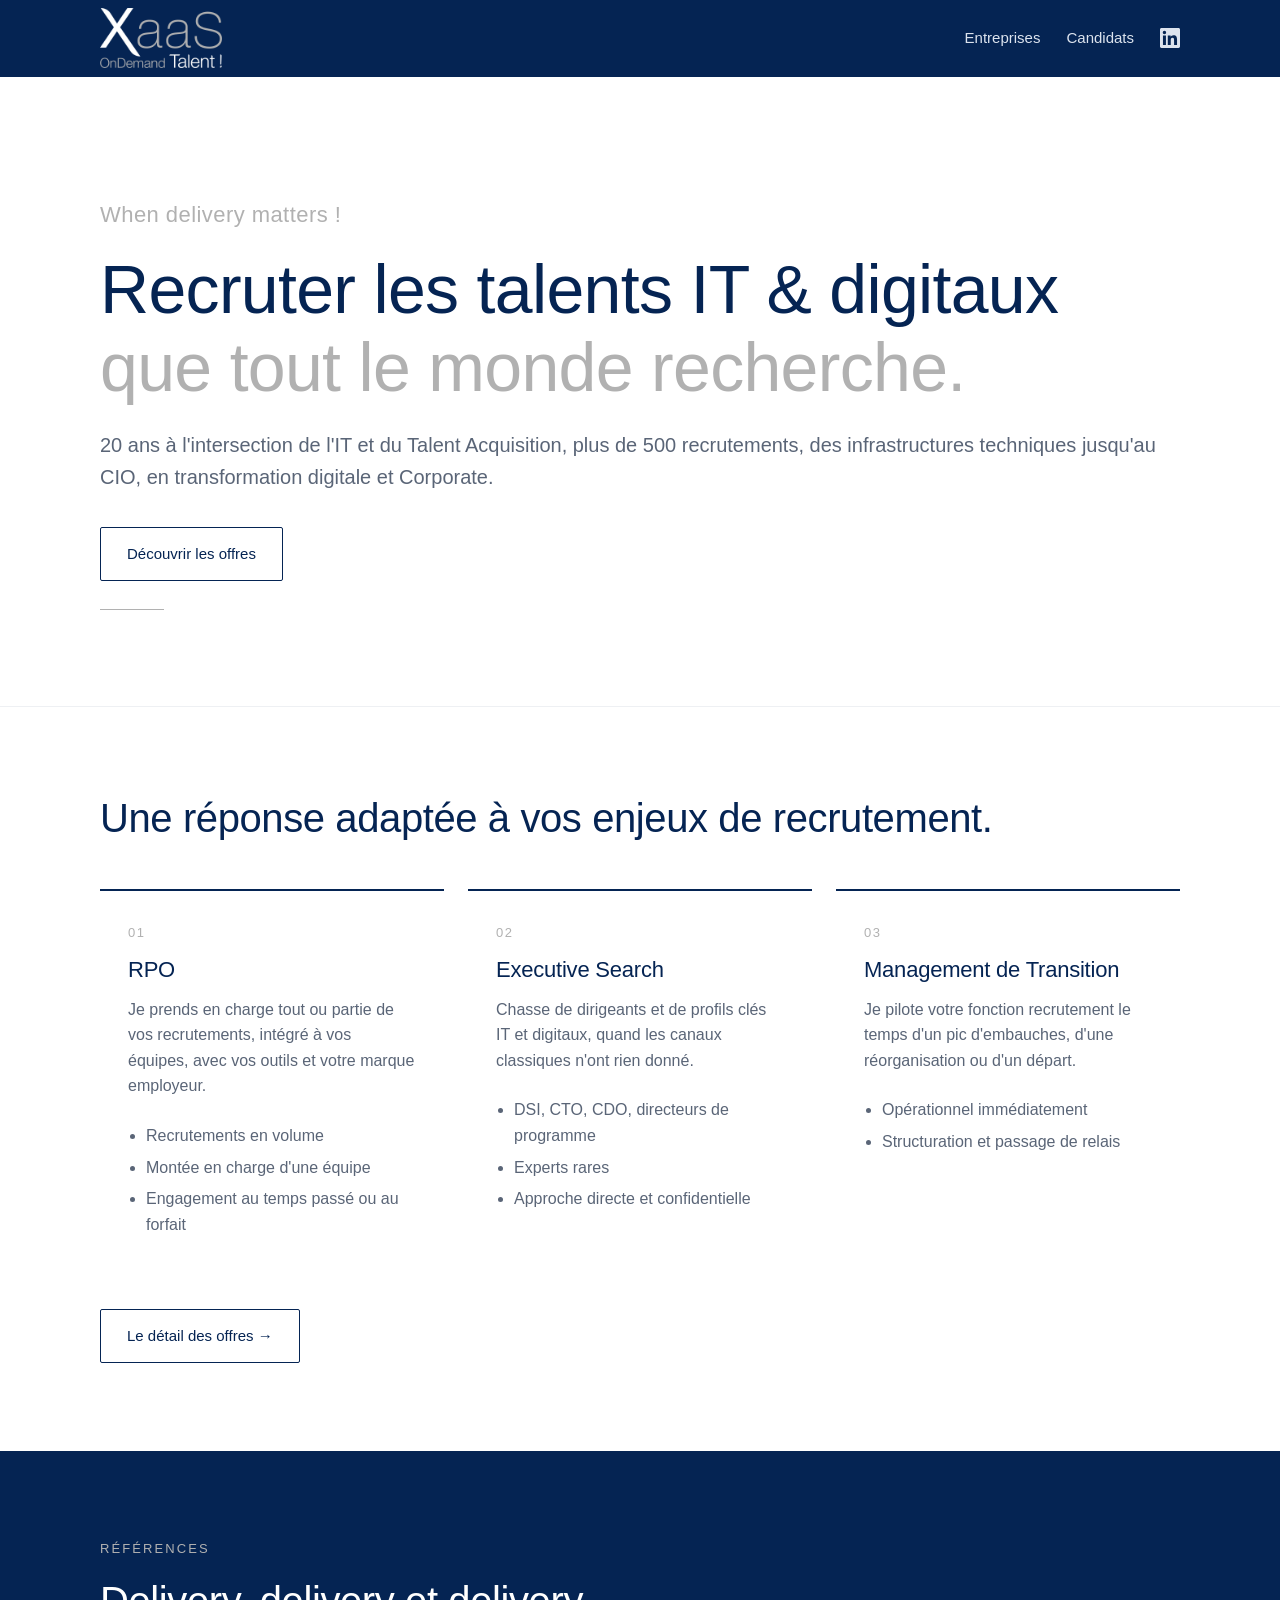
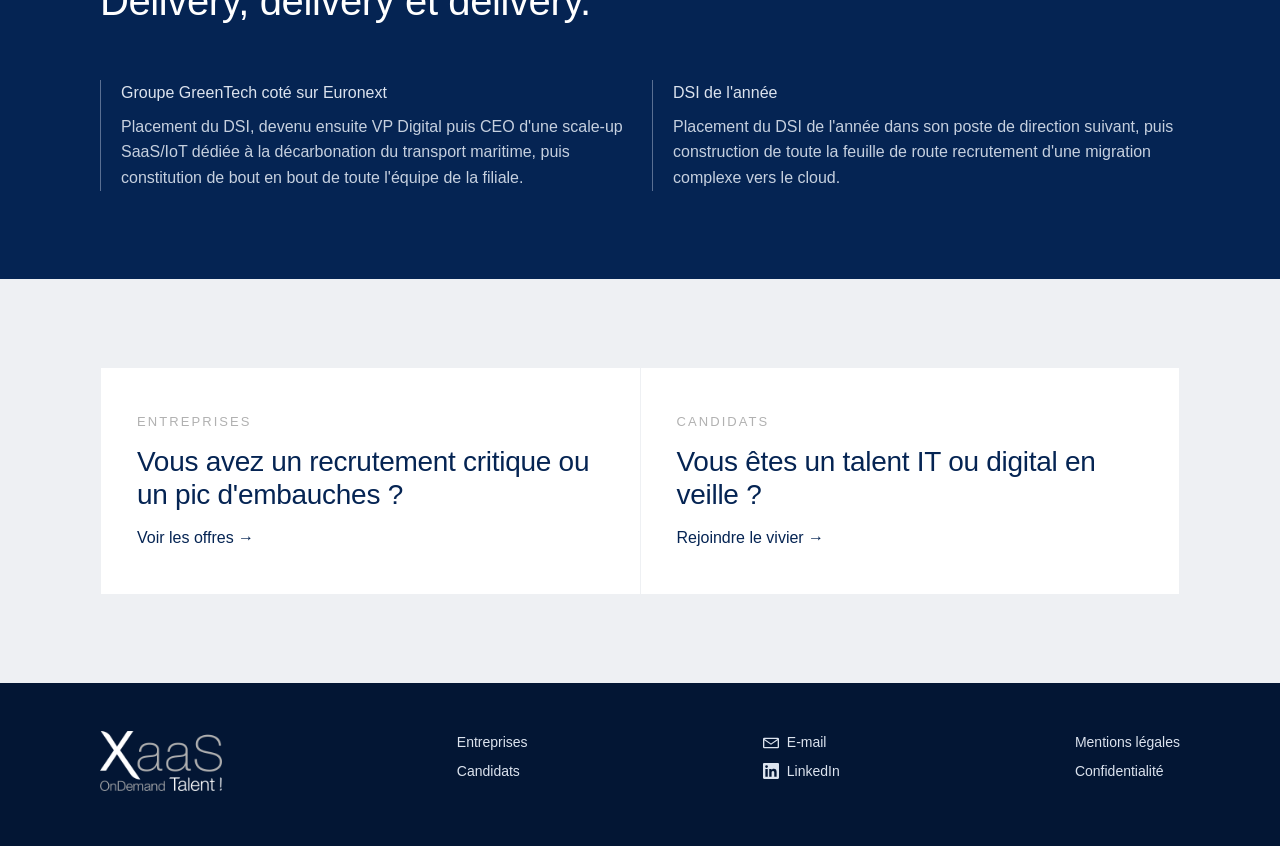
==== index.html @ fc6388c0 "Accueil : suppression du bloc Diagnostic offert Co-Authored-By: Claude Opus 5.5 <noreply@anthropic.c" ====
<!doctype html>
<html lang="fr">
<head>
<meta charset="utf-8">
<meta name="viewport" content="width=device-width,initial-scale=1">
<title>Recrutement IT &amp; digital, Executive Search, RPO, TA | XaaS</title>
<meta name="description" content="Recruter les talents IT &amp; digitaux que tout le monde recherche : RPO, Executive Search et management de transition. 20 ans d'IT, plus de 500 recrutements.">
<link rel="icon" href="favicon.svg" type="image/svg+xml">
<link rel="icon" href="favicon.ico" sizes="any">
<link rel="apple-touch-icon" href="apple-touch-icon.png">
<link rel="stylesheet" href="css/style.css?v=25">
</head>
<body>

<header class="top">
  <div class="wrap">
    <a class="logo" href="index.html" aria-label="XaaS — accueil"><img class="logo-blanc" src="img/logo-xaas.png" alt="XaaS OnDemand Talent !" width="122" height="60"><img class="logo-couleur" src="img/logo-xaas-couleur.png" alt="" width="122" height="60"></a>
    <nav class="nav" aria-label="Navigation principale">
      <a href="entreprises.html">Entreprises</a>
      <a href="candidats.html">Candidats</a>
      <a class="li" href="https://www.linkedin.com/in/christophedelaplace/" target="_blank" rel="noopener" aria-label="Profil LinkedIn de Christophe Delaplace" title="LinkedIn"><svg viewBox="0 0 24 24" width="20" height="20" aria-hidden="true"><path fill="currentColor" d="M20.45 20.45h-3.56v-5.57c0-1.33-.02-3.04-1.85-3.04-1.85 0-2.14 1.45-2.14 2.94v5.67H9.35V9h3.41v1.56h.05c.48-.9 1.64-1.85 3.37-1.85 3.6 0 4.27 2.37 4.27 5.46v6.28zM5.34 7.43a2.06 2.06 0 1 1 0-4.13 2.06 2.06 0 0 1 0 4.13zM7.12 20.45H3.56V9h3.56v11.45zM22.22 0H1.77C.79 0 0 .77 0 1.73v20.54C0 23.23.79 24 1.77 24h20.45c.98 0 1.78-.77 1.78-1.73V1.73C24 .77 23.2 0 22.22 0z"/></svg></a>
    </nav>
  </div>
</header>

<main>

  <section class="hero">
    <div class="wrap">
      <p class="eyebrow tagline">When delivery matters !</p>
      <h1>Recruter les talents IT &amp; digitaux<br><span>que tout le monde recherche.</span></h1>
      <p class="lead lead-large">20 ans à l'intersection de l'IT et du Talent Acquisition, plus de 500 recrutements, des infrastructures techniques jusqu'au CIO, en transformation digitale et Corporate.</p>
      <div class="actions">
        <a class="btn ghost" href="entreprises.html">Découvrir les offres</a>
      </div>
      <div class="rule"></div>
    </div>
  </section>

  <section class="section">
    <div class="wrap">
      <h2>Une réponse adaptée à vos enjeux de recrutement.</h2>
      <div class="grid3">
        <article class="card">
          <span class="num">01</span>
          <h3>RPO</h3>
          <p>Je prends en charge tout ou partie de vos recrutements, intégré à vos équipes, avec vos outils et votre marque employeur.</p>
          <ul><li>Recrutements en volume</li><li>Montée en charge d'une équipe</li><li>Engagement au temps passé ou au forfait</li></ul>
        </article>
        <article class="card">
          <span class="num">02</span>
          <h3>Executive Search</h3>
          <p>Chasse de dirigeants et de profils clés IT et digitaux, quand les canaux classiques n'ont rien donné.</p>
          <ul><li>DSI, CTO, CDO, directeurs de programme</li><li>Experts rares</li><li>Approche directe et confidentielle</li></ul>
        </article>
        <article class="card">
          <span class="num">03</span>
          <h3>Management de Transition</h3>
          <p>Je pilote votre fonction recrutement le temps d'un pic d'embauches, d'une réorganisation ou d'un départ.</p>
          <ul><li>Opérationnel immédiatement</li><li>Structuration et passage de relais</li></ul>
        </article>
      </div>
      <div class="actions"><a class="btn ghost" href="entreprises.html">Le détail des offres →</a></div>
    </div>
  </section>

  <section class="section dark">
    <div class="wrap">
      <p class="eyebrow">Références</p>
      <h2>Delivery, delivery et delivery.</h2>
      <div class="refs">
        <div class="ref">
          <p><strong>Groupe GreenTech coté sur Euronext</strong></p>
          <p>Placement du DSI, devenu ensuite VP Digital puis CEO d'une scale-up SaaS/IoT dédiée à la décarbonation du transport maritime, puis constitution de bout en bout de toute l'équipe de la filiale.</p>
        </div>
        <div class="ref">
          <p><strong>DSI de l'année</strong></p>
          <p>Placement du DSI de l'année dans son poste de direction suivant, puis construction de toute la feuille de route recrutement d'une migration complexe vers le cloud.</p>
        </div>
      </div>
    </div>
  </section>

  <section class="section alt">
    <div class="wrap">
      <div class="doors">
        <a class="door" href="entreprises.html">
          <span class="k">Entreprises</span>
          <h3>Vous avez un recrutement critique ou un pic d'embauches ?</h3>
          <span class="go">Voir les offres →</span>
        </a>
        <a class="door" href="candidats.html">
          <span class="k">Candidats</span>
          <h3>Vous êtes un talent IT ou digital en veille ?</h3>
          <span class="go">Rejoindre le vivier →</span>
        </a>
      </div>
    </div>
  </section>


</main>

<footer class="foot">
  <div class="wrap">
    <div><a class="logo" href="index.html"><img src="img/logo-xaas.png" alt="XaaS OnDemand Talent !" width="122" height="60"></a></div>
    <ul>
      <li><a href="entreprises.html">Entreprises</a></li>
      <li><a href="candidats.html">Candidats</a></li>
    </ul>
    <div class="foot-cta">
      <a class="li-foot" href="#" data-m="christophe" data-s="Prise de contact"><svg viewBox="0 0 24 24" width="16" height="16" aria-hidden="true"><path fill="currentColor" d="M2 4h20a2 2 0 0 1 2 2v12a2 2 0 0 1-2 2H2a2 2 0 0 1-2-2V6a2 2 0 0 1 2-2zm.4 2L12 12.6 21.6 6H2.4zM22 7.9l-9.43 6.5a1 1 0 0 1-1.14 0L2 7.9V18h20V7.9z"/></svg>E-mail</a>
      <a class="li-foot" href="https://www.linkedin.com/in/christophedelaplace/" target="_blank" rel="noopener"><svg viewBox="0 0 24 24" width="16" height="16" aria-hidden="true"><path fill="currentColor" d="M20.45 20.45h-3.56v-5.57c0-1.33-.02-3.04-1.85-3.04-1.85 0-2.14 1.45-2.14 2.94v5.67H9.35V9h3.41v1.56h.05c.48-.9 1.64-1.85 3.37-1.85 3.6 0 4.27 2.37 4.27 5.46v6.28zM5.34 7.43a2.06 2.06 0 1 1 0-4.13 2.06 2.06 0 0 1 0 4.13zM7.12 20.45H3.56V9h3.56v11.45zM22.22 0H1.77C.79 0 0 .77 0 1.73v20.54C0 23.23.79 24 1.77 24h20.45c.98 0 1.78-.77 1.78-1.73V1.73C24 .77 23.2 0 22.22 0z"/></svg>LinkedIn</a>
    </div>
    <ul>
      <li><a href="mentions-legales.html">Mentions légales</a></li>
      <li><a href="mentions-legales.html#confidentialite">Confidentialité</a></li>
    </ul>
  </div>
</footer>

<script>
(function(){var h=document.querySelector('.top');function f(){h.classList.toggle('scrolled',window.scrollY>40)}window.addEventListener('scroll',f,{passive:true});f()})();
</script>
<script src="js/mail.js"></script>
</body>
</html>
---- css/style.css ----
/* XaaS — feuille de style unique */
:root{
  --navy:#052453;
  --navy-2:#0B3474;
  --gray:#B1B1B1;
  --gray-l:#EEF0F3;
  --ink:#1B2433;
  --muted:#5A6577;
  --white:#FFFFFF;
  --font:"Helvetica Neue",Helvetica,Arial,system-ui,sans-serif;
  --max:1120px;
}
*{box-sizing:border-box}
html{scroll-behavior:smooth}
body{margin:0;font-family:var(--font);font-weight:300;color:var(--ink);background:var(--white);line-height:1.6;-webkit-font-smoothing:antialiased}
img{max-width:100%;display:block}
a{color:var(--navy)}
h1,h2,h3{font-weight:300;color:var(--navy);line-height:1.15;letter-spacing:-.01em;margin:0}
h1{font-size:clamp(38px,6vw,68px)}
h2{font-size:clamp(28px,3.6vw,40px)}
h3{font-size:22px;font-weight:400}
p{margin:0}
strong{font-weight:500}
.wrap{max-width:var(--max);margin:0 auto;padding:0 20px}
.section{padding:88px 0}
.section.alt{background:var(--gray-l)}
.section.dark{background:var(--navy);color:#DCE3EE}
.section.dark h2,.section.dark h3{color:var(--white)}
.eyebrow{font-size:13px;letter-spacing:.16em;text-transform:uppercase;color:var(--gray);font-weight:400;margin-bottom:18px}
.lead{font-size:20px;color:var(--muted);max-width:640px;margin-top:22px}
.dark .lead{color:#C6D0DF}

/* En-tête */
.top{position:sticky;top:0;z-index:10;background:var(--navy);border-bottom:1px solid transparent;transition:background .3s,border-color .3s}
.top .wrap{display:flex;align-items:center;justify-content:space-between;gap:16px;min-height:76px;flex-wrap:wrap}
.logo{text-decoration:none;display:inline-flex;flex-direction:column;line-height:1}
.logo b{font-weight:300;font-size:32px;color:var(--navy);letter-spacing:-.02em}
.logo i{font-style:normal;font-size:12px;letter-spacing:.06em;color:var(--gray);margin-top:4px}
.nav{display:flex;align-items:center;flex-wrap:wrap;gap:4px 26px;font-size:15px}
.nav a{text-decoration:none;color:var(--ink);padding:10px 0}
.nav a[aria-current="page"]{color:var(--navy);border-bottom:1px solid var(--navy)}

/* Boutons */
.btn{display:inline-block;text-decoration:none;font-size:15px;font-weight:400;padding:14px 26px;border:1px solid var(--navy);background:var(--navy);color:var(--white);border-radius:2px;transition:background .2s}
.btn:hover{background:var(--navy-2);color:var(--white)}
.btn.ghost{background:transparent;color:var(--navy)}
.btn.ghost:hover{background:var(--navy);color:var(--white)}
.dark .btn{background:var(--white);color:var(--navy);border-color:var(--white)}
.dark .btn.ghost{background:transparent;color:var(--white)}
.nav .btn{padding:10px 18px;color:var(--white)}
.actions{display:flex;flex-wrap:wrap;gap:12px;margin-top:34px}

/* Héros */
.hero{padding:120px 0 96px;border-bottom:1px solid var(--gray-l)}
.hero h1 span{color:var(--gray)}
.rule{width:64px;height:1px;background:var(--gray);margin:28px 0 0}

/* Portes */
.doors{display:grid;grid-template-columns:repeat(auto-fit,minmax(280px,1fr));gap:1px;background:var(--gray-l);border:1px solid var(--gray-l)}
.door{background:var(--white);padding:44px 36px;text-decoration:none;color:var(--ink);display:flex;flex-direction:column;gap:14px;transition:background .2s}
.door:hover{background:#F7F8FA}
.door .k{font-size:13px;letter-spacing:.16em;text-transform:uppercase;color:var(--gray)}
.door h3{font-size:28px;font-weight:300}
.door .go{margin-top:auto;color:var(--navy);font-weight:400}

/* Cartes offres */
.grid3{display:grid;grid-template-columns:repeat(auto-fit,minmax(280px,1fr));gap:24px;margin-top:48px}
.card{background:var(--white);border-top:2px solid var(--navy);padding:32px 28px;display:flex;flex-direction:column;gap:14px}
.card .num{font-size:13px;color:var(--gray);letter-spacing:.12em}
.card p{color:var(--muted)}
.card ul{margin:4px 0 0;padding-left:18px;color:var(--muted)}
.card li{margin:6px 0}

/* Offres détaillées */
.offer{display:grid;grid-template-columns:1fr 1.4fr;gap:48px;padding:64px 0;border-top:1px solid var(--gray-l)}
.offer:first-of-type{border-top:0}
.offer .tag{font-size:13px;letter-spacing:.16em;text-transform:uppercase;color:var(--gray);margin-bottom:12px}
.offer h4{font-size:14px;font-weight:500;letter-spacing:.08em;text-transform:uppercase;color:var(--navy);margin:0 0 8px}
.offer ul{margin:0 0 24px;padding-left:18px;color:var(--muted)}
.offer li{margin:6px 0}

/* Étapes */
.steps{display:grid;grid-template-columns:repeat(auto-fit,minmax(220px,1fr));gap:32px;margin-top:48px;counter-reset:s}
.step{border-left:1px solid var(--gray);padding-left:20px}
.step::before{counter-increment:s;content:"0" counter(s);display:block;font-size:13px;color:var(--gray);letter-spacing:.12em;margin-bottom:10px}
.step h3{font-size:20px;margin-bottom:8px}
.step p{color:var(--muted)}
.dark .step p{color:#C6D0DF}

/* Postes */
.jobs{margin-top:40px;border-top:1px solid var(--gray)}
.job{display:flex;flex-wrap:wrap;justify-content:space-between;align-items:center;gap:12px 24px;padding:24px 0;border-bottom:1px solid var(--gray)}
.job h3{font-size:20px}
.job p{color:var(--muted);font-size:15px;margin-top:4px}
.empty{padding:28px 0;color:var(--muted)}

/* Bandeau bleu + logo blanc en haut ; blanc + logo couleur au défilement */
.logo img{display:block;height:60px;width:auto}
.top{transition:background .3s,border-color .3s}
.top .nav a{color:#DCE3EE}
.top .nav a:hover{color:var(--white)}
.top .nav a[aria-current="page"]{color:var(--white);border-bottom-color:var(--white)}
.top .logo-couleur{display:none}
.top.scrolled{background:rgba(255,255,255,.97);border-bottom-color:var(--gray-l)}
.top.scrolled .logo-blanc{display:none}
.top.scrolled .logo-couleur{display:block}
.top.scrolled .nav a{color:var(--ink)}
.top.scrolled .nav a:hover{color:var(--navy)}
.top.scrolled .nav a[aria-current="page"]{color:var(--navy);border-bottom-color:var(--navy)}
.top .nav .btn{background:var(--white);color:var(--navy);border-color:var(--white)}
.top .nav .btn:hover{background:#DCE3EE;color:var(--navy)}
.top.scrolled .nav .btn{background:var(--navy);color:var(--white);border-color:var(--navy)}
.top.scrolled .nav .btn:hover{background:var(--navy-2);color:var(--white)}
@media (max-width:760px){
  .top .wrap{min-height:60px;flex-wrap:nowrap;gap:10px;padding:0 16px}
  .logo img{height:34px}
  .top .nav{flex-wrap:nowrap;gap:12px;font-size:13px}
  .top .nav a{white-space:nowrap}
  .top .nav .btn{padding:7px 10px;font-size:13px}
}

.eyebrow.tagline{text-transform:none;letter-spacing:.02em;font-size:22px;color:var(--gray)}

.rature{position:relative;display:inline-block;color:var(--gray)}
.rature svg{position:absolute;left:-3%;top:8%;width:106%;height:88%;overflow:visible;pointer-events:none}
.rature path{fill:none;stroke:#D0312D;stroke-width:5.5;stroke-linecap:round;vector-effect:non-scaling-stroke}

/* Méthode */
.formule{font-size:clamp(28px,4vw,44px);margin-bottom:24px}
.formule b{font-weight:300;font-size:1.5em;line-height:.8}
.formule sup{font-size:.5em}
.methode{display:grid;grid-template-columns:repeat(5,1fr);gap:8px;margin-top:48px;--c-ciblage:#B1B1B1;--c-sourcing:#5C7499;--c-recrutement:var(--navy)}
.m-phase{color:var(--white);text-align:center;font-weight:500;letter-spacing:.06em;padding:12px;font-size:15px}
.m-phase.ciblage{background:var(--c-ciblage);color:var(--navy)}
.m-phase.sourcing{background:var(--c-sourcing);grid-column:span 2}
.m-phase.recrutement{background:var(--c-recrutement);grid-column:span 2}
.m-col{display:flex;flex-direction:column}
.m-col .m-tag{display:none}
.m-col h3{font-size:19px;text-align:center;padding:16px 0 12px}
.m-col.sourcing h3{color:var(--c-sourcing)}
.m-col ul{list-style:none;margin:0;padding:18px 12px;background:var(--gray-l);text-align:center;flex:1;display:flex;flex-direction:column;gap:10px;font-size:15px;color:var(--ink)}
.m-col p{text-align:center;margin:0;padding-top:12px;font-size:15px}
.m-col p span{display:block;font-size:11px;letter-spacing:.14em;text-transform:uppercase;color:var(--gray);margin-bottom:2px}
.m-liv{color:var(--navy);font-weight:500}
.m-plan{color:var(--muted)}
@media (max-width:860px){
  .methode{grid-template-columns:1fr;gap:28px}
  .m-phase{display:none}
  .m-col .m-tag{display:inline-block;align-self:flex-start;font-size:11px;letter-spacing:.14em;text-transform:uppercase;color:var(--white);background:var(--c-recrutement);padding:3px 8px;text-align:left}
  .m-col.ciblage .m-tag{background:var(--c-ciblage);color:var(--navy)}
  .m-col.sourcing .m-tag{background:var(--c-sourcing)}
  .m-col h3,.m-col p,.m-col ul{text-align:left}
  .m-col h3{padding:8px 0}
}

.lead.lead-large{max-width:none}

.formule .x-logo{display:inline-block;height:1.5em;width:auto;vertical-align:-.35em;margin-right:.1em}

/* Pied */
.foot{background:#031634;color:#9FADC2;font-size:14px;padding:48px 0}
.foot .wrap{display:flex;flex-wrap:wrap;justify-content:space-between;gap:24px}
.foot a{color:#DCE3EE;text-decoration:none}
.foot a:hover{text-decoration:underline}
.foot .logo b{color:var(--white);font-size:26px}
.foot ul{list-style:none;margin:0;padding:0;display:flex;flex-direction:column;gap:6px}

/* Texte légal */
.legal h2{font-size:24px;margin:40px 0 12px}
.legal p,.legal li{color:var(--muted);max-width:760px}
.legal p+p{margin-top:10px}

@media (max-width:760px){
  .section{padding:64px 0}
  .hero{padding:72px 0 64px}
  .offer{grid-template-columns:1fr;gap:20px;padding:48px 0}
  .nav{gap:2px 18px;font-size:14px}
  .nav .btn{padding:8px 12px;font-size:14px}
}

/* Ajouts v2 */
.badge{display:inline-block;font-size:11px;letter-spacing:.14em;text-transform:uppercase;background:var(--navy);color:var(--white);padding:3px 8px;border-radius:2px;vertical-align:middle;margin-left:8px}
.stats{display:grid;grid-template-columns:repeat(auto-fit,minmax(200px,1fr));gap:32px;margin-top:48px}
.stat b{display:block;font-size:48px;font-weight:300;color:var(--white);line-height:1}
.stat span{display:block;margin-top:10px;color:#C6D0DF}
.refs{display:grid;grid-template-columns:repeat(auto-fit,minmax(300px,1fr));gap:24px;margin-top:56px}
.ref{border-left:1px solid #5A6F92;padding-left:20px;color:#DCE3EE}
.ref p+p{margin-top:8px;color:#C6D0DF}
.who{display:grid;grid-template-columns:repeat(auto-fit,minmax(240px,1fr));gap:24px;margin-top:40px}
.who div{border-top:1px solid var(--gray);padding-top:16px}
.who p{color:var(--muted);margin-top:6px}
.cta{display:flex;flex-wrap:wrap;align-items:center;justify-content:space-between;gap:24px}
.top .logo{flex-shrink:0}
@media (max-width:350px){
  .top .wrap{padding:0 10px;gap:6px}
  .logo img{height:28px}
  .top .nav{gap:8px;font-size:12px}
  .top .nav .btn{padding:6px 8px;font-size:12px}
}
/* LinkedIn */
.top .nav a.li{display:inline-flex;align-items:center;padding:6px 0;border:0}
.top .nav a.li svg{display:block}
.li-foot{display:inline-flex;align-items:center;gap:8px}
.li-foot svg{display:block}
@media (max-width:760px){.top .nav a.li svg{width:18px;height:18px}}
@media (max-width:380px){
  .top .wrap{padding:0 12px;gap:6px}
  .logo img{height:30px}
  .top .nav{gap:9px}
  .top .nav .btn{padding:6px 8px}
}
@media (max-width:340px){
  .logo img{height:24px}
  .top .nav{gap:7px;font-size:11.5px}
  .top .nav .btn{padding:5px 6px;font-size:11.5px}
  .top .nav a.li svg{width:16px;height:16px}
}
/* Pied : bouton contact + LinkedIn */
.foot-cta{display:flex;flex-direction:column;align-items:flex-start;gap:6px}
.foot .foot-cta .btn{background:var(--white);color:var(--navy);border-color:var(--white);text-decoration:none}
.foot .foot-cta .btn:hover{background:#DCE3EE;text-decoration:none}
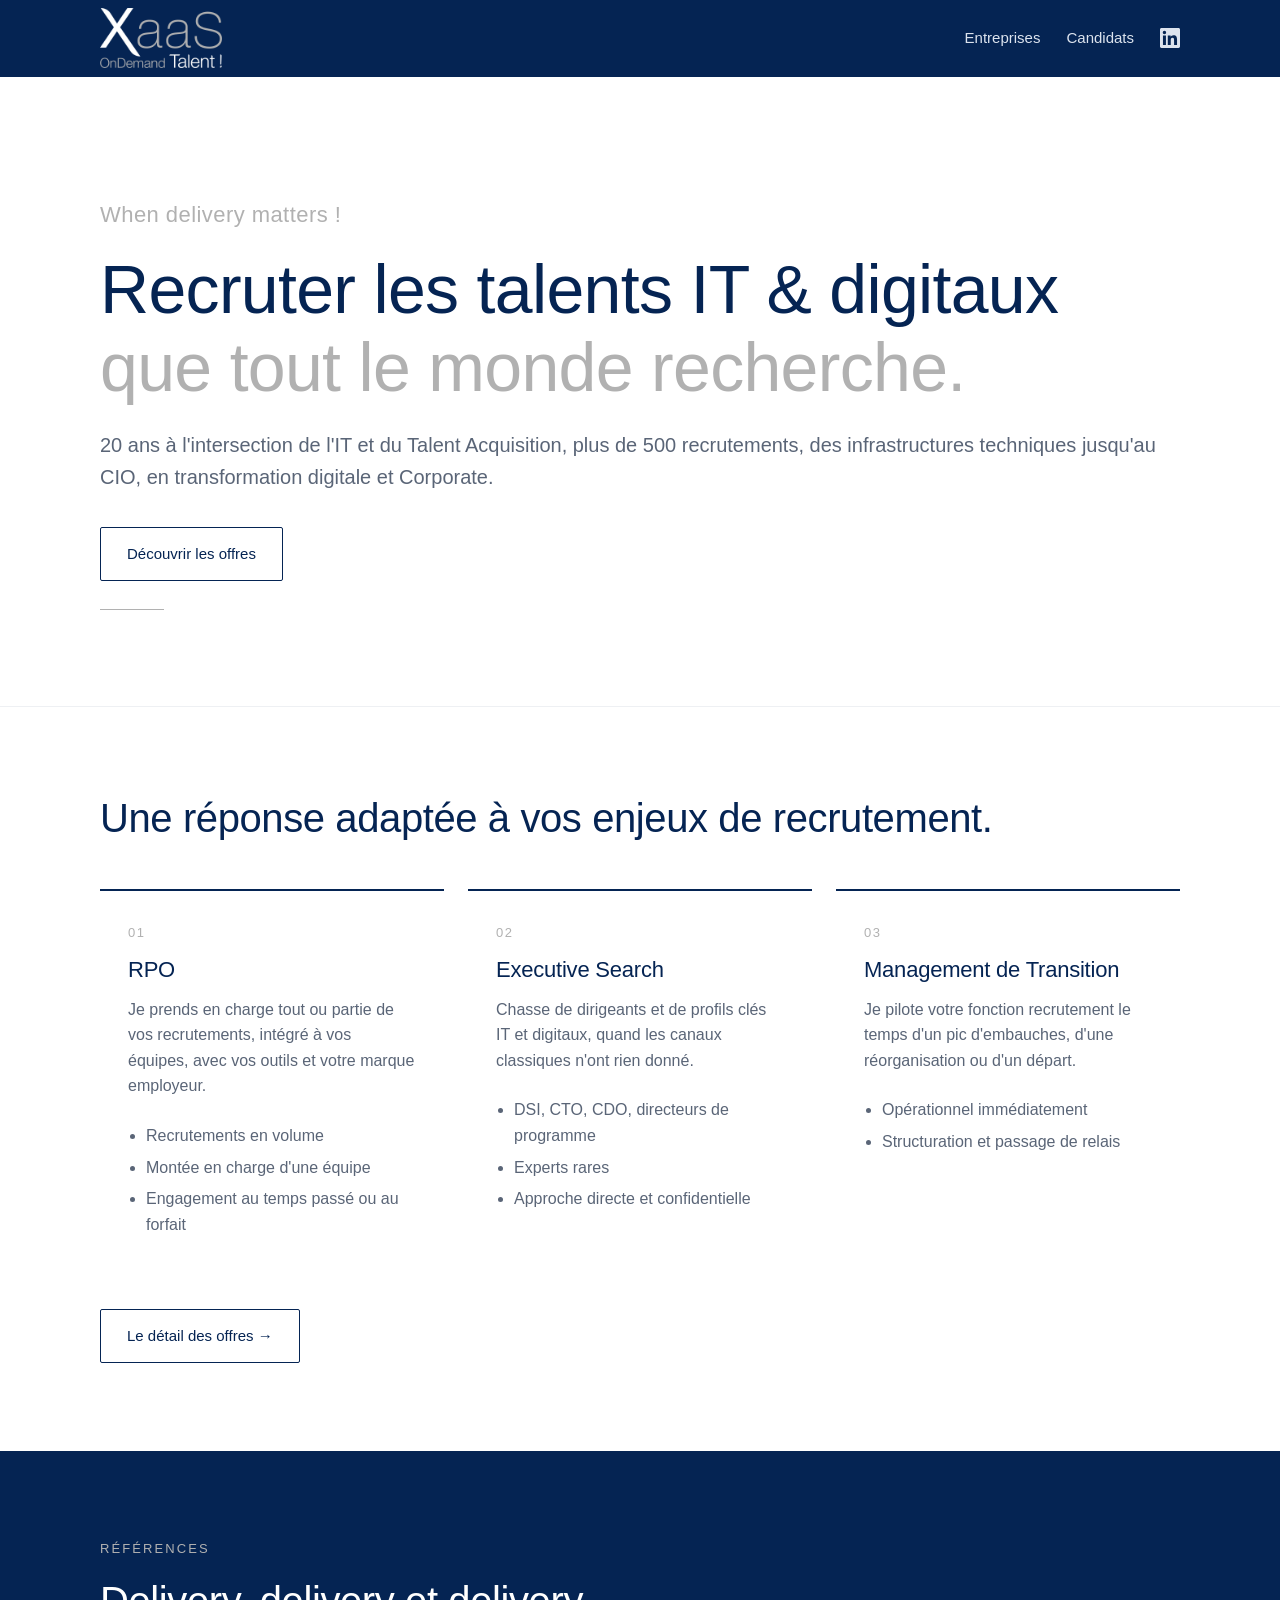
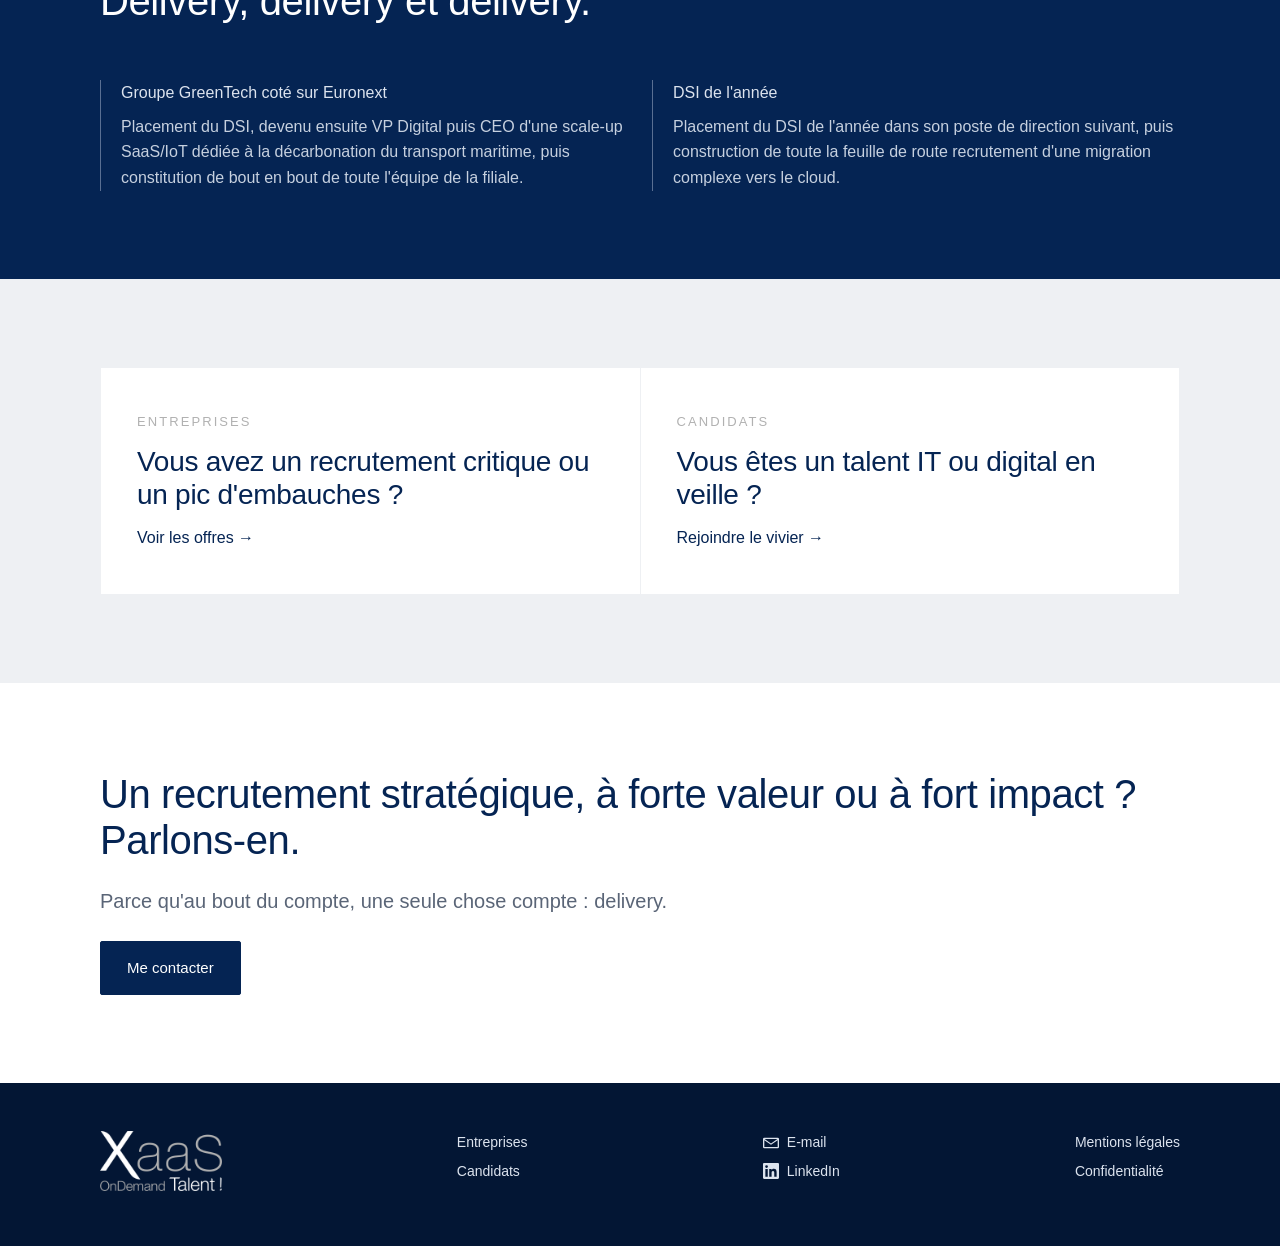
==== commit 017a574f: "Accueil : nouveau bloc final « recrutement stratégique… Parlons-en » (repris du profil LinkedIn) Co-" ====
--- a/index.html
+++ b/index.html
@@ -99,6 +99,16 @@
   </section>
 
 
+  <section class="section">
+    <div class="wrap cta">
+      <div>
+        <h2>Un recrutement stratégique, à forte valeur ou à fort impact&nbsp;? Parlons-en.</h2>
+        <p class="lead">Parce qu'au bout du compte, une seule chose compte&nbsp;: delivery.</p>
+      </div>
+      <a class="btn" href="#" data-m="christophe" data-s="Prise de contact">Me contacter</a>
+    </div>
+  </section>
+
 </main>
 
 <footer class="foot">
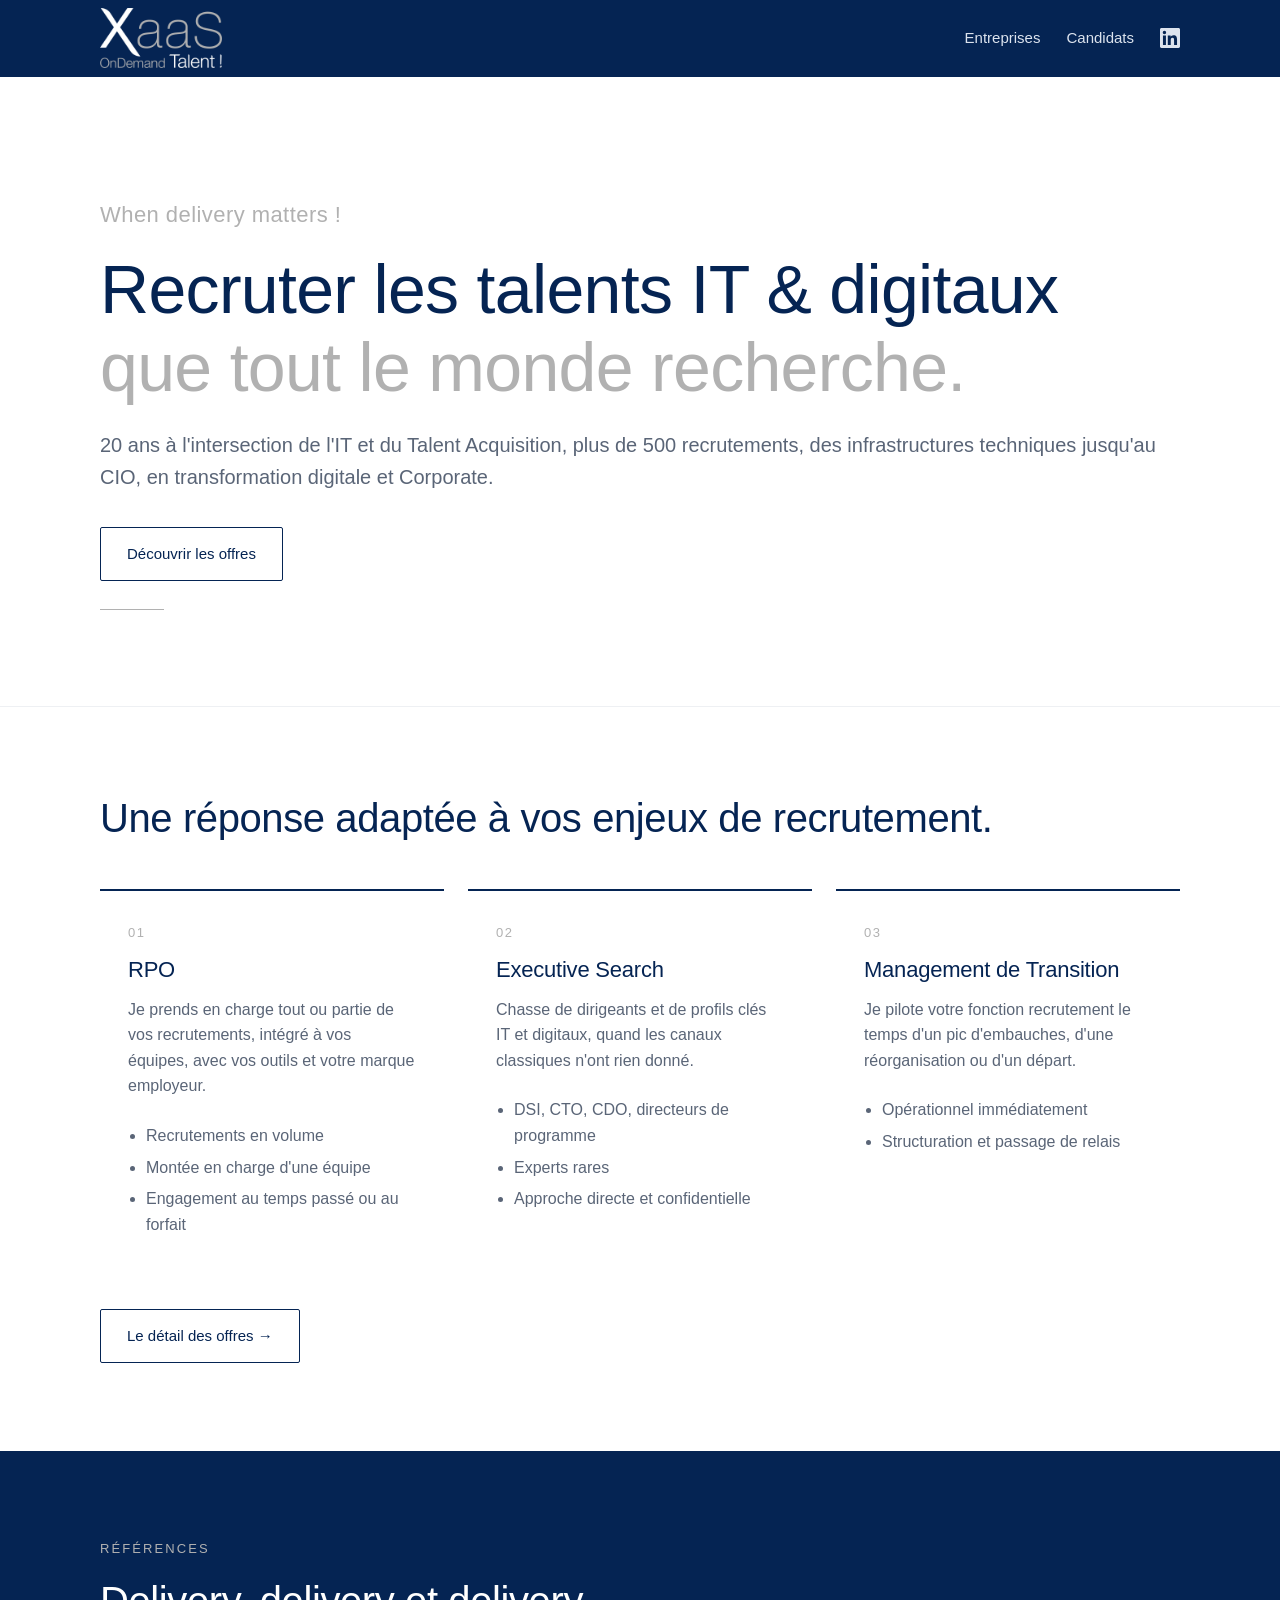
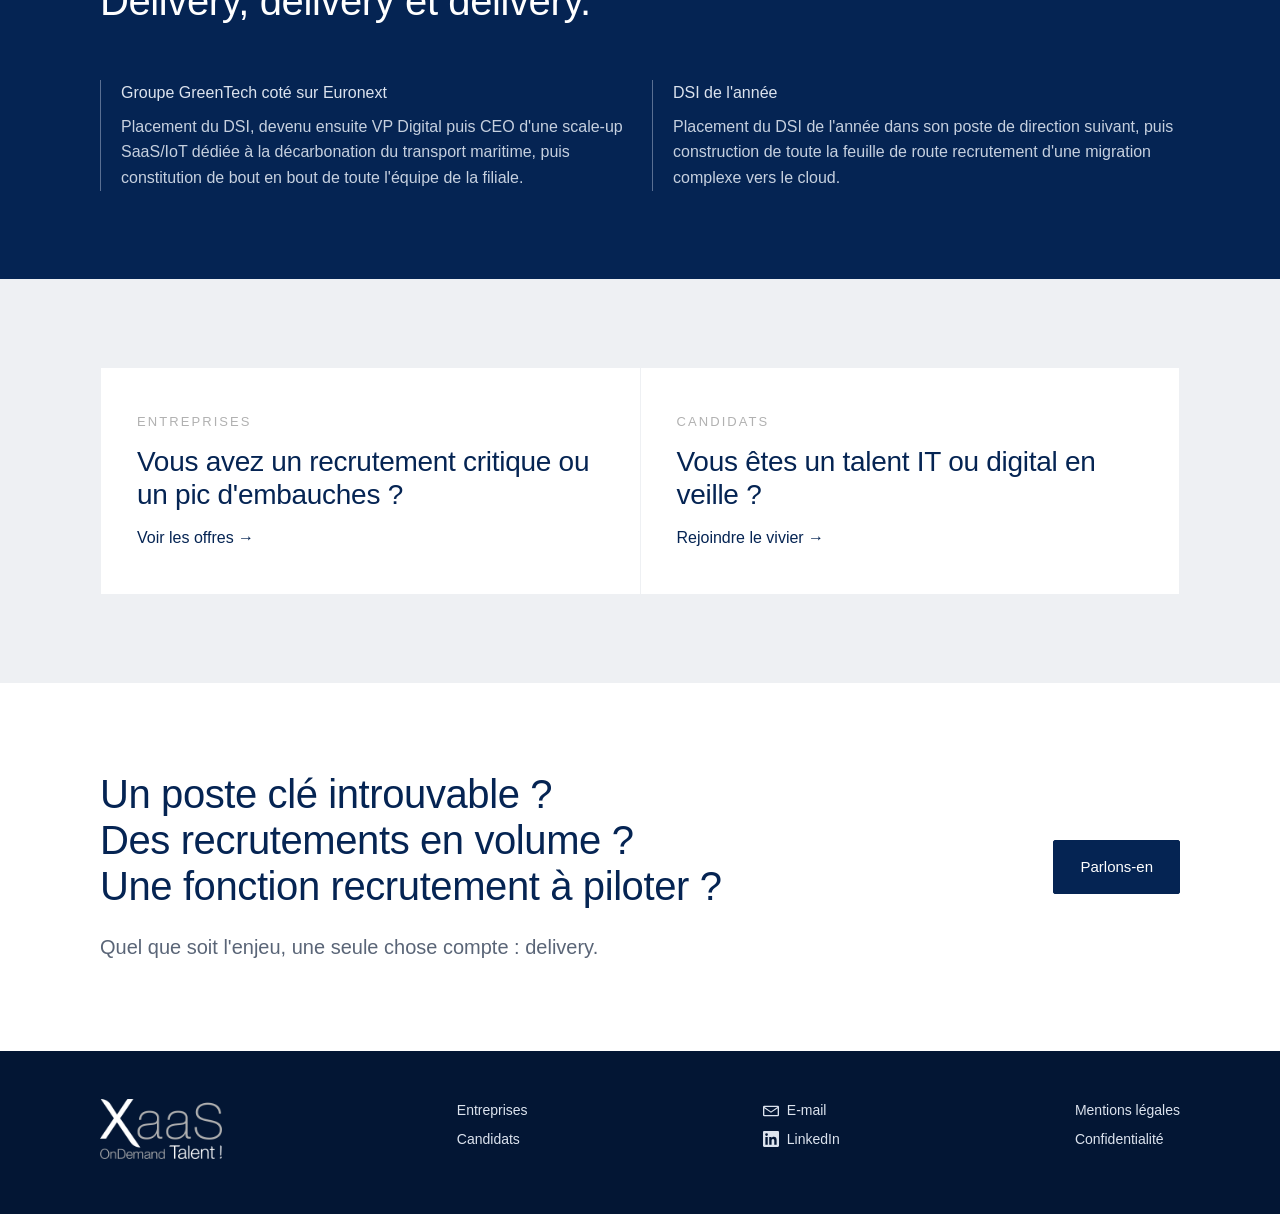
==== commit c9e43711: "Accueil : bloc final en 3 questions (une par offre) + Parlons-en Co-Authored-By: Claude Opus 5.5 <no" ====
--- a/index.html
+++ b/index.html
@@ -102,10 +102,10 @@
   <section class="section">
     <div class="wrap cta">
       <div>
-        <h2>Un recrutement stratégique, à forte valeur ou à fort impact&nbsp;? Parlons-en.</h2>
-        <p class="lead">Parce qu'au bout du compte, une seule chose compte&nbsp;: delivery.</p>
+        <h2>Un poste clé introuvable&nbsp;?<br>Des recrutements en volume&nbsp;?<br>Une fonction recrutement à piloter&nbsp;?</h2>
+        <p class="lead">Quel que soit l'enjeu, une seule chose compte&nbsp;: delivery.</p>
       </div>
-      <a class="btn" href="#" data-m="christophe" data-s="Prise de contact">Me contacter</a>
+      <a class="btn" href="#" data-m="christophe" data-s="Prise de contact">Parlons-en</a>
     </div>
   </section>
 
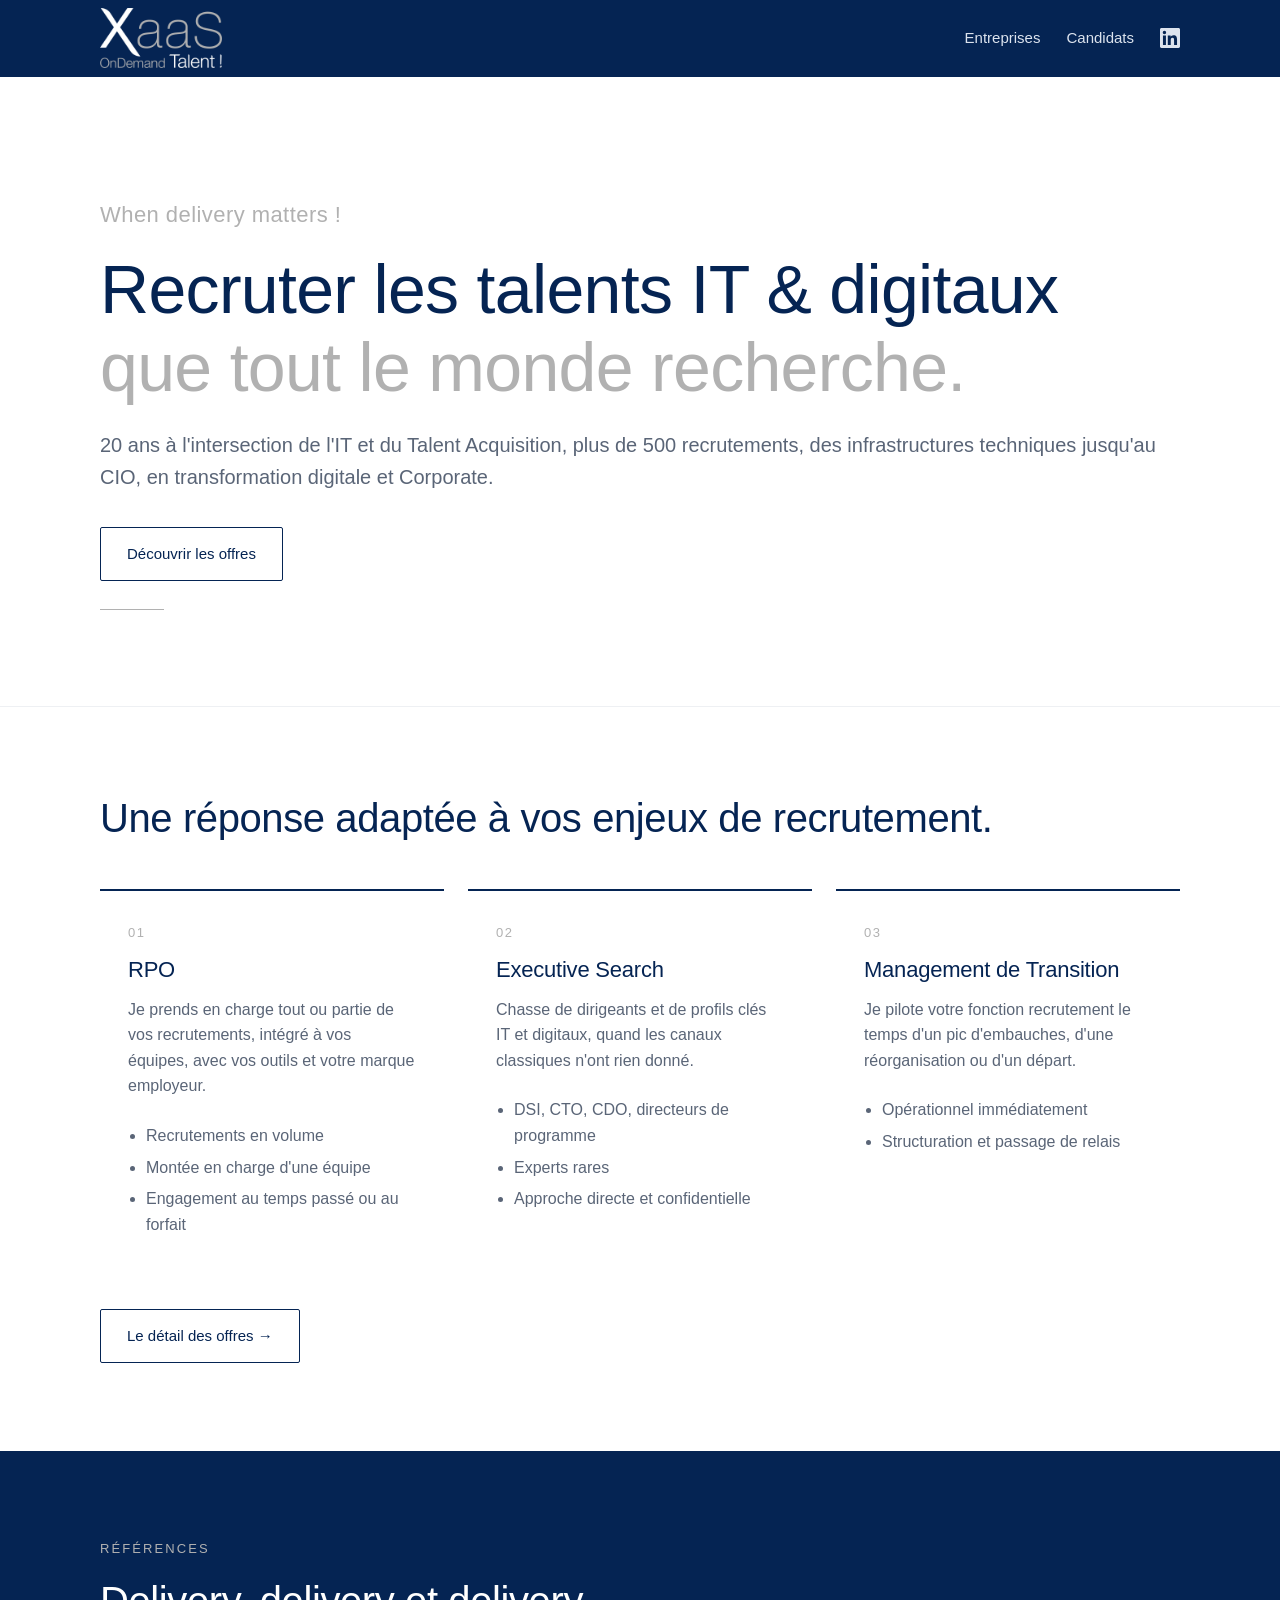
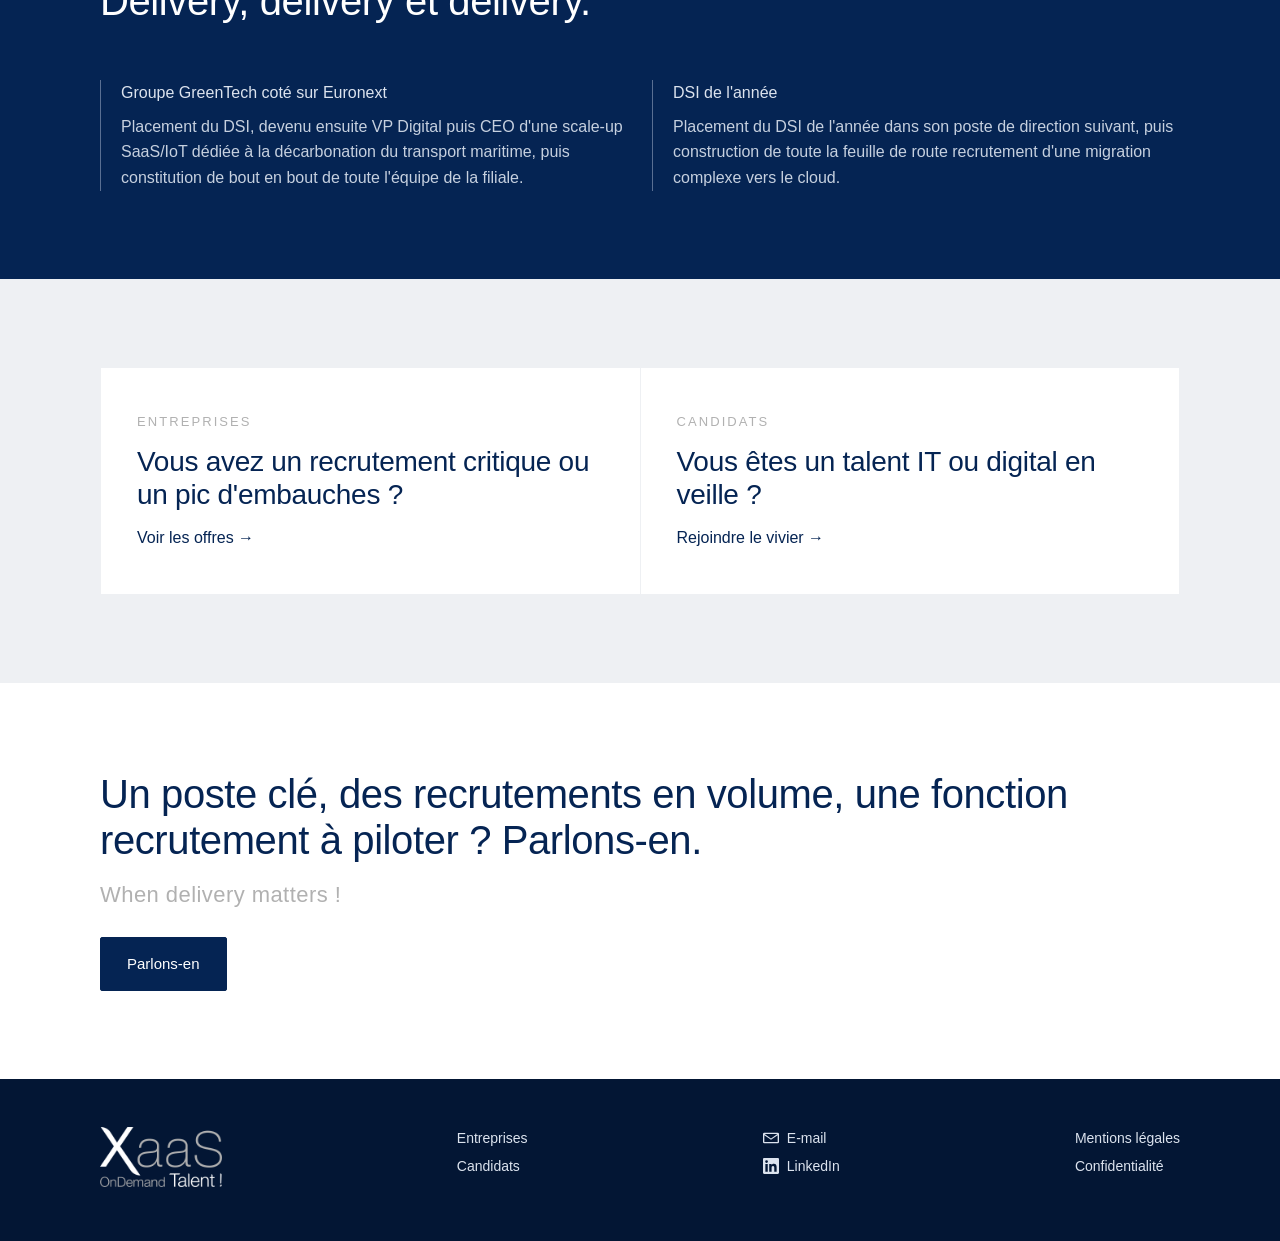
==== commit 1327b810: "Accueil : bloc final en une phrase + When delivery matters ! (style de l'accroche) Co-Authored-By: C" ====
--- a/index.html
+++ b/index.html
@@ -8,7 +8,7 @@
 <link rel="icon" href="favicon.svg" type="image/svg+xml">
 <link rel="icon" href="favicon.ico" sizes="any">
 <link rel="apple-touch-icon" href="apple-touch-icon.png">
-<link rel="stylesheet" href="css/style.css?v=25">
+<link rel="stylesheet" href="css/style.css?v=26">
 </head>
 <body>
 
@@ -102,8 +102,8 @@
   <section class="section">
     <div class="wrap cta">
       <div>
-        <h2>Un poste clé introuvable&nbsp;?<br>Des recrutements en volume&nbsp;?<br>Une fonction recrutement à piloter&nbsp;?</h2>
-        <p class="lead">Quel que soit l'enjeu, une seule chose compte&nbsp;: delivery.</p>
+        <h2>Un poste clé, des recrutements en volume, une fonction recrutement à piloter&nbsp;? Parlons-en.</h2>
+        <p class="eyebrow tagline">When delivery matters !</p>
       </div>
       <a class="btn" href="#" data-m="christophe" data-s="Prise de contact">Parlons-en</a>
     </div>
--- a/css/style.css
+++ b/css/style.css
@@ -190,6 +190,7 @@
 .who div{border-top:1px solid var(--gray);padding-top:16px}
 .who p{color:var(--muted);margin-top:6px}
 .cta{display:flex;flex-wrap:wrap;align-items:center;justify-content:space-between;gap:24px}
+.cta .tagline{margin:14px 0 0}
 .top .logo{flex-shrink:0}
 @media (max-width:350px){
   .top .wrap{padding:0 10px;gap:6px}
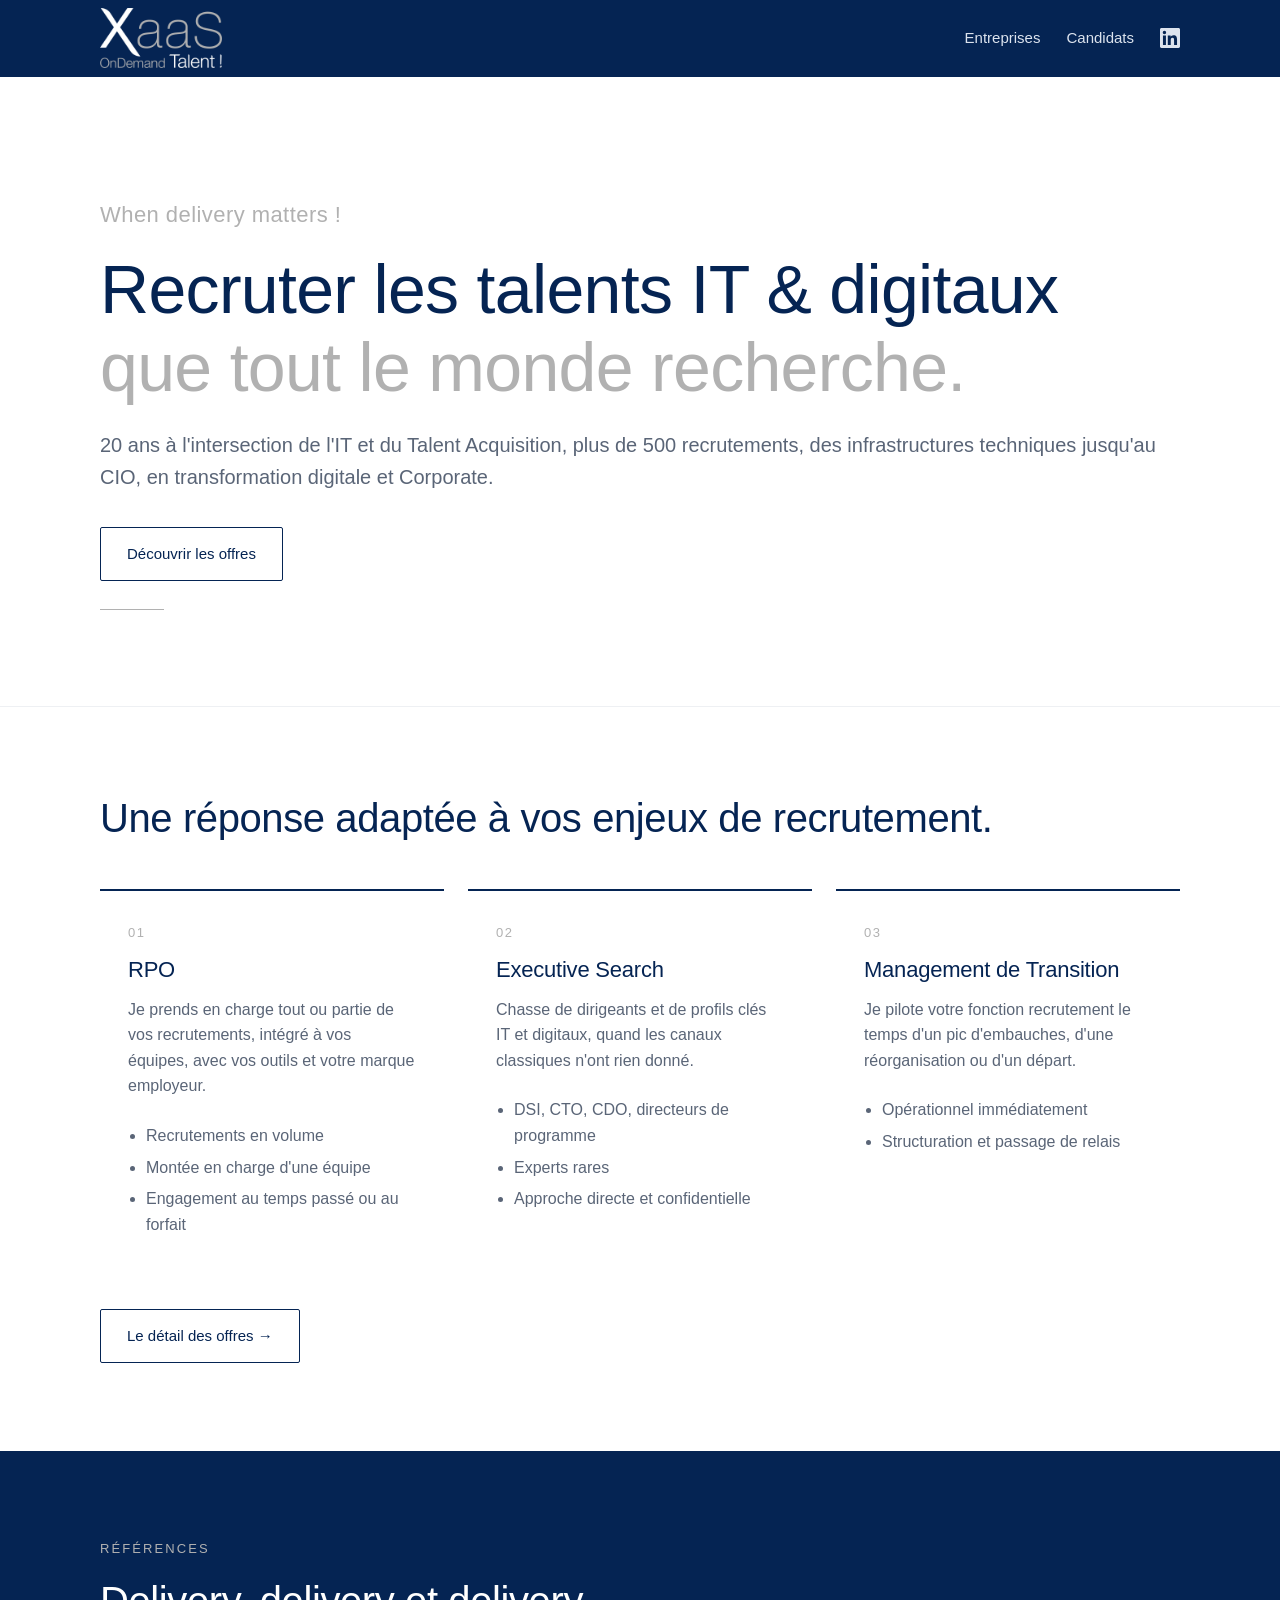
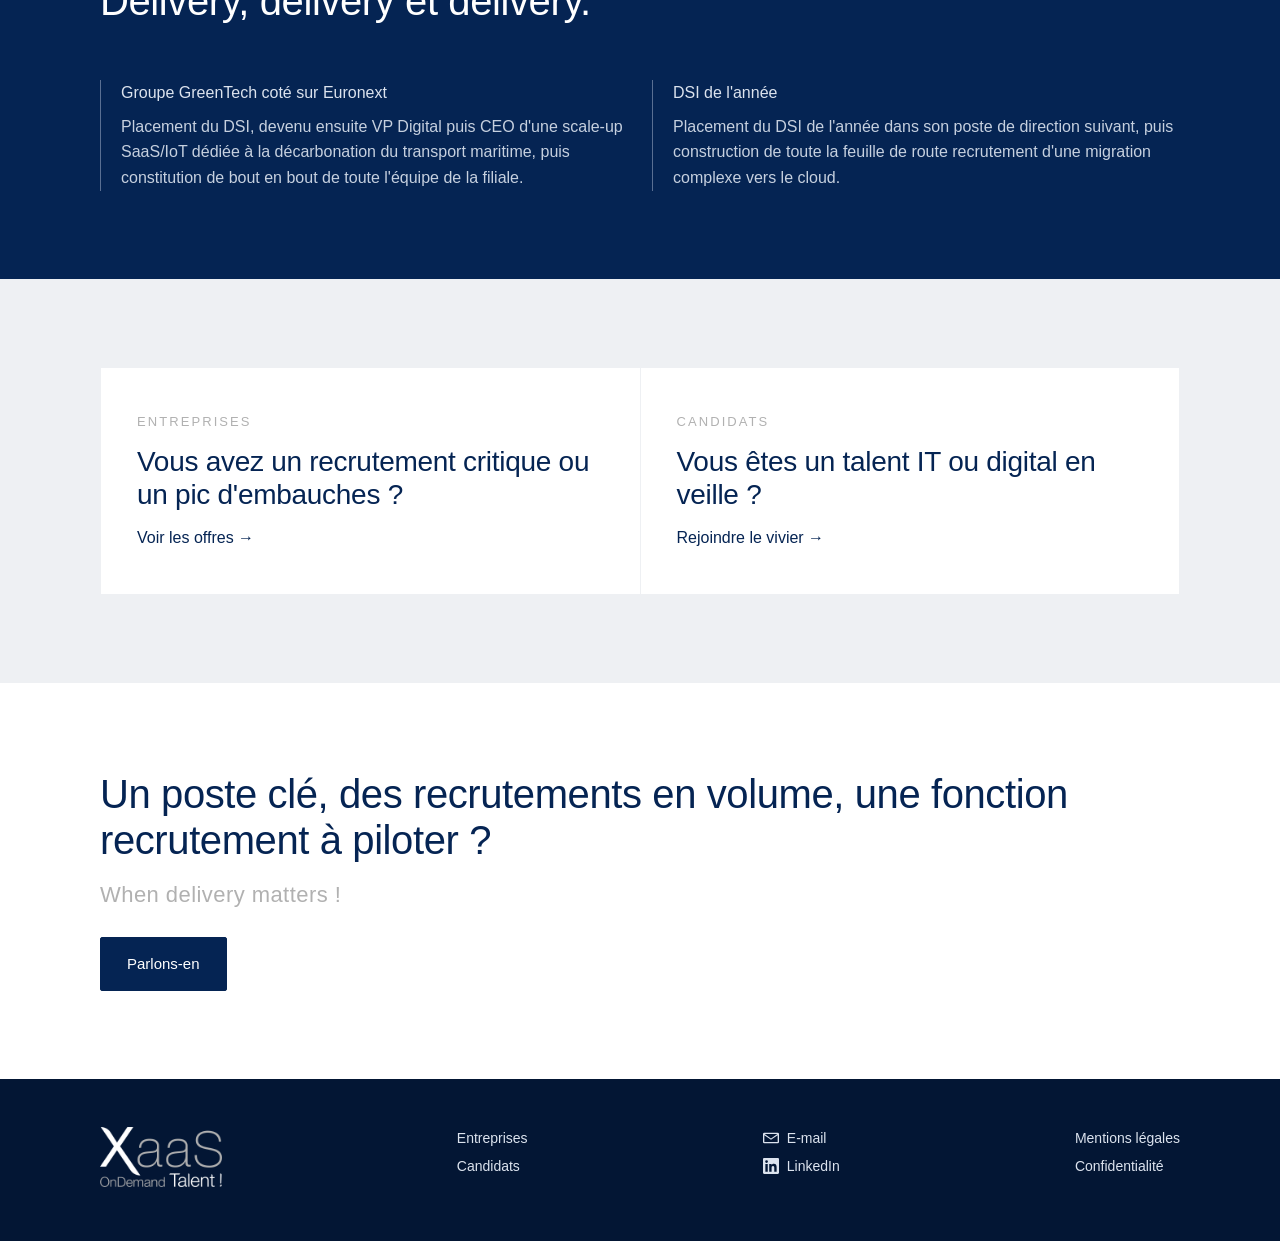
==== commit 2f70a223: "Accueil : Parlons-en retiré du titre du bloc final Co-Authored-By: Claude Opus 5.5 <noreply@anthropi" ====
--- a/index.html
+++ b/index.html
@@ -102,7 +102,7 @@
   <section class="section">
     <div class="wrap cta">
       <div>
-        <h2>Un poste clé, des recrutements en volume, une fonction recrutement à piloter&nbsp;? Parlons-en.</h2>
+        <h2>Un poste clé, des recrutements en volume, une fonction recrutement à piloter&nbsp;?</h2>
         <p class="eyebrow tagline">When delivery matters !</p>
       </div>
       <a class="btn" href="#" data-m="christophe" data-s="Prise de contact">Parlons-en</a>
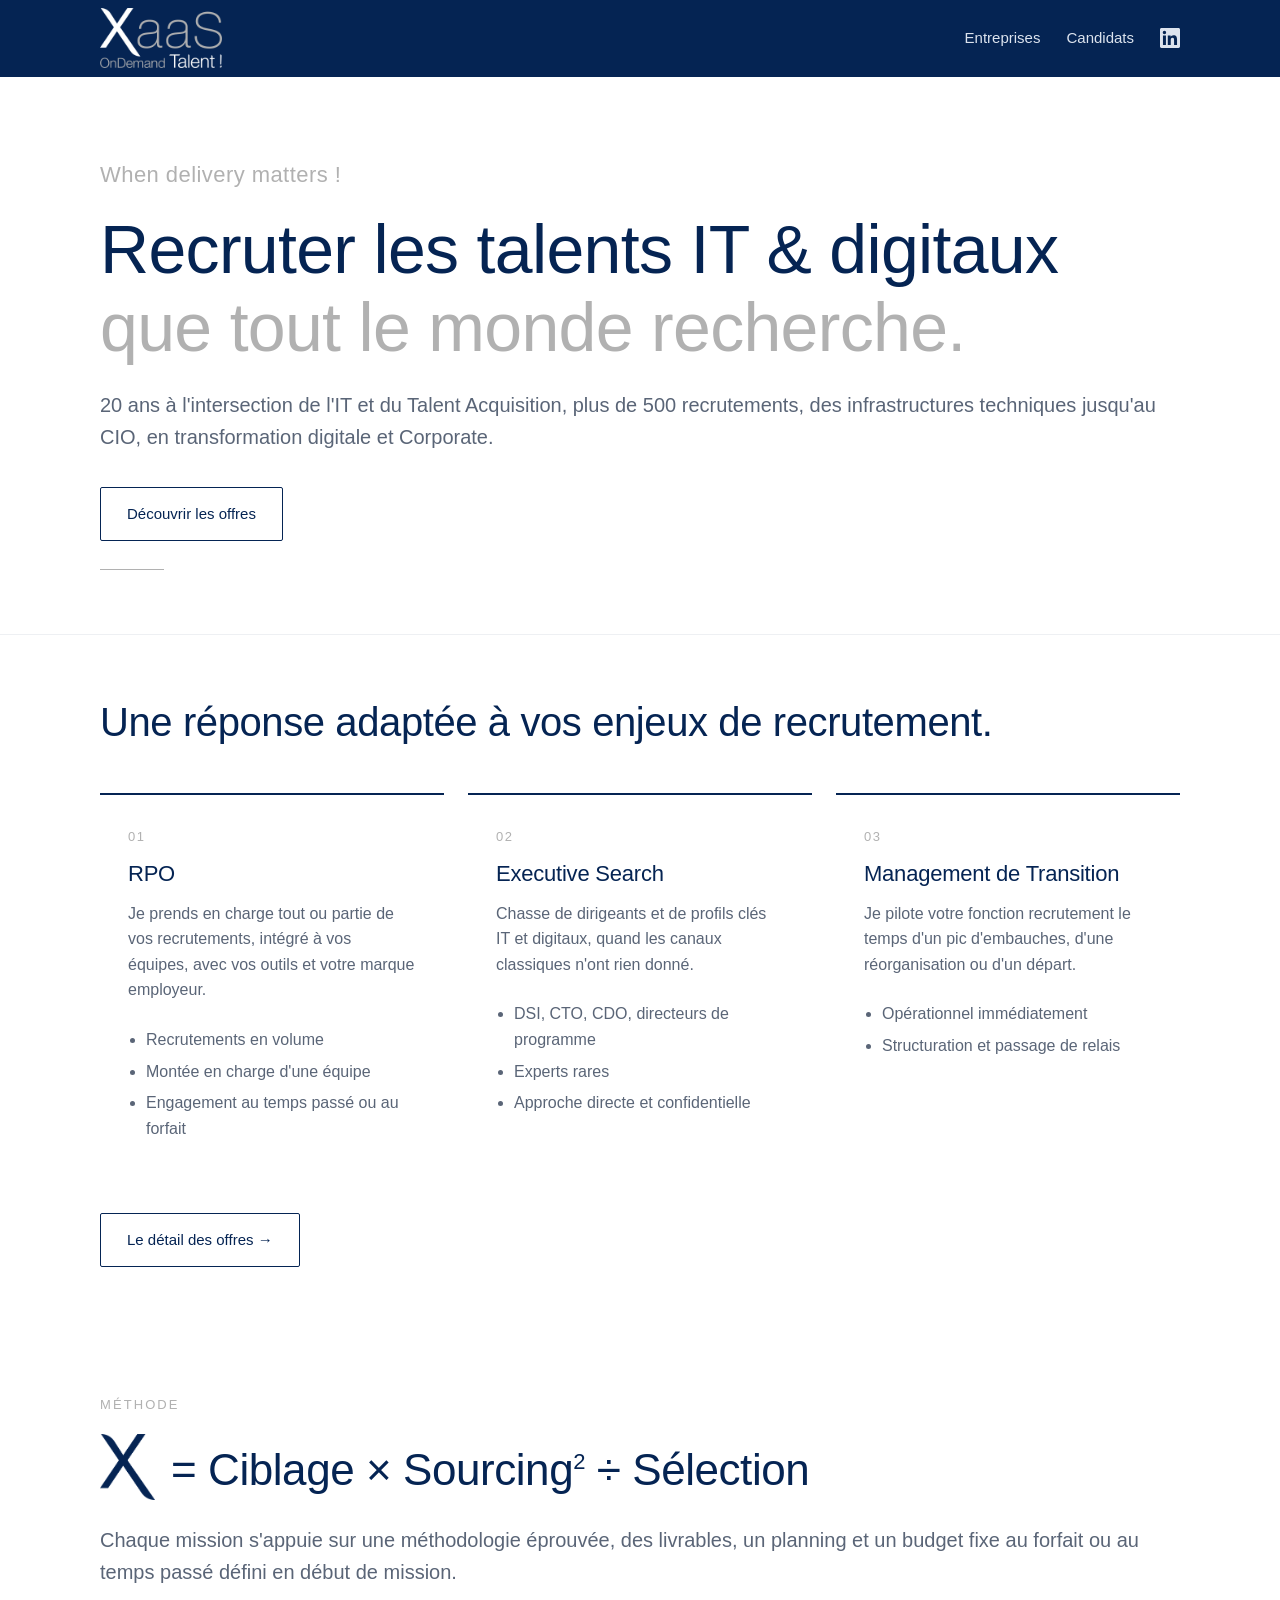
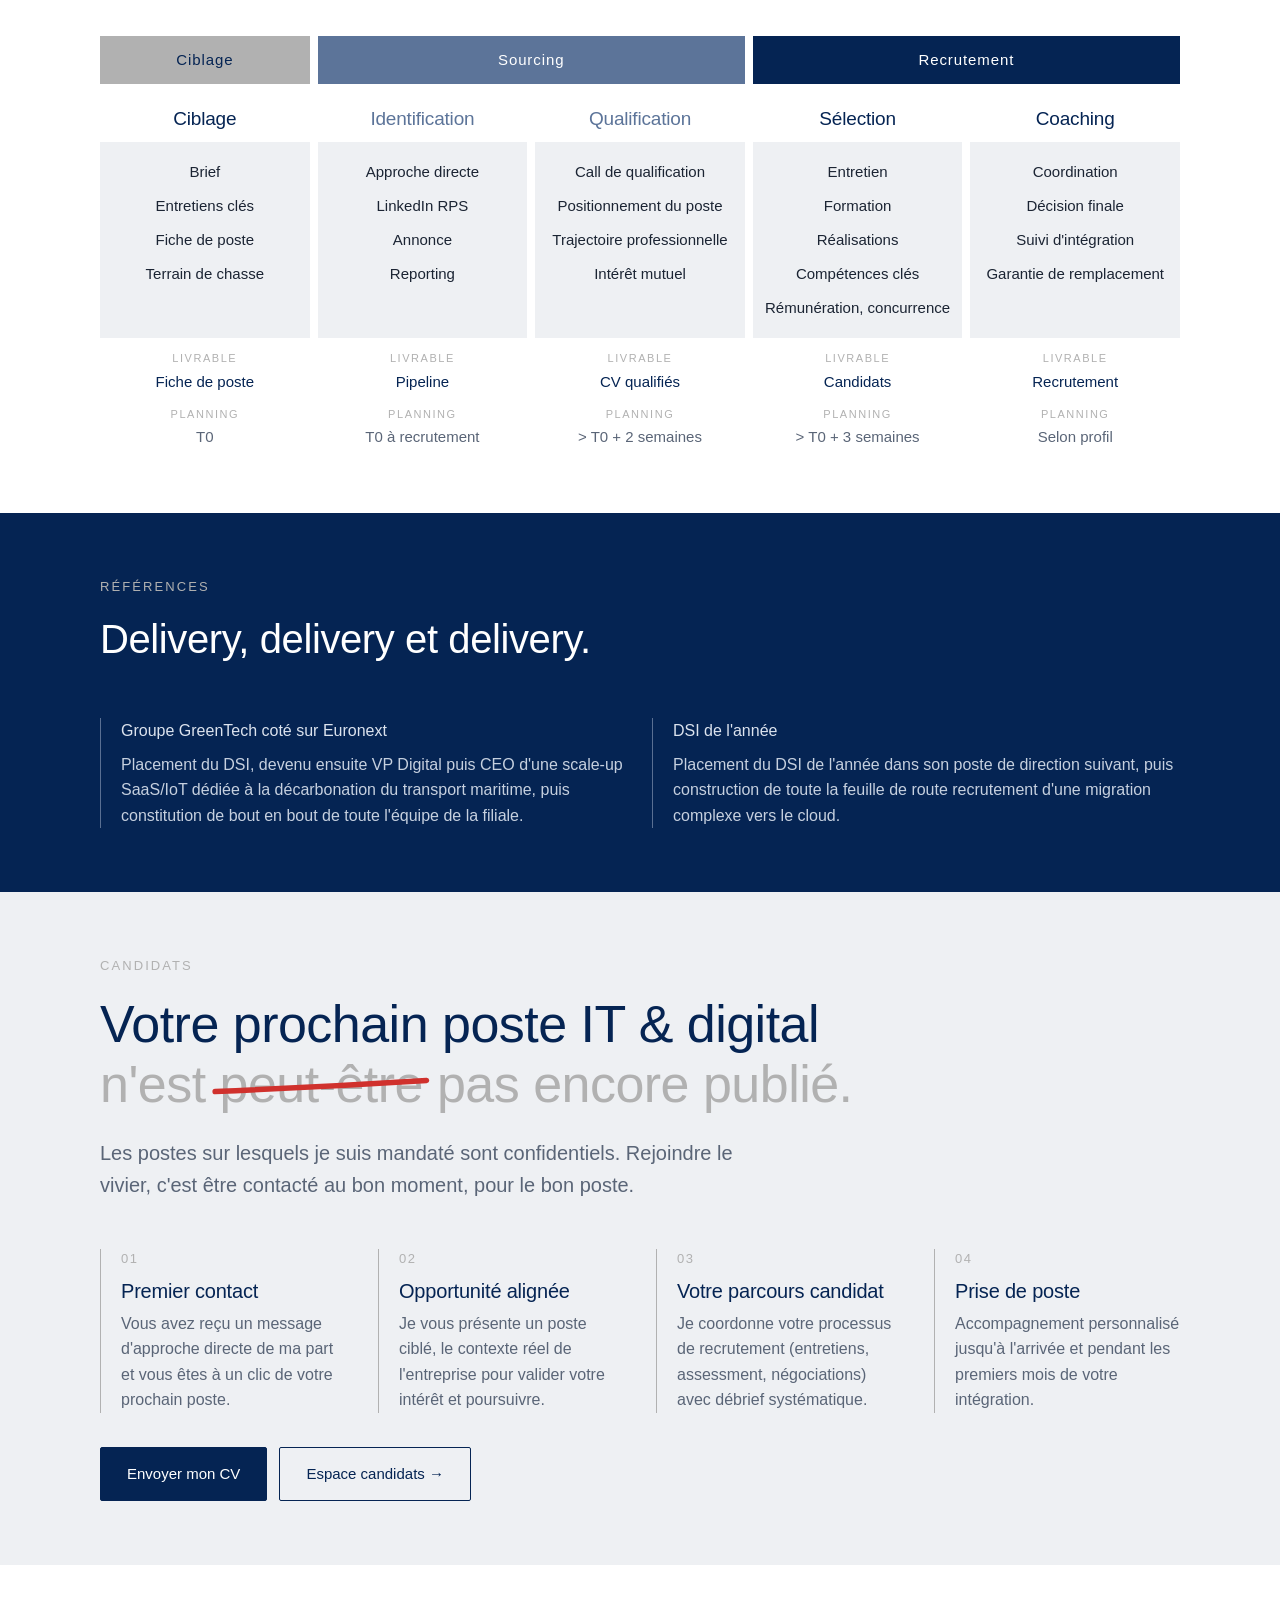
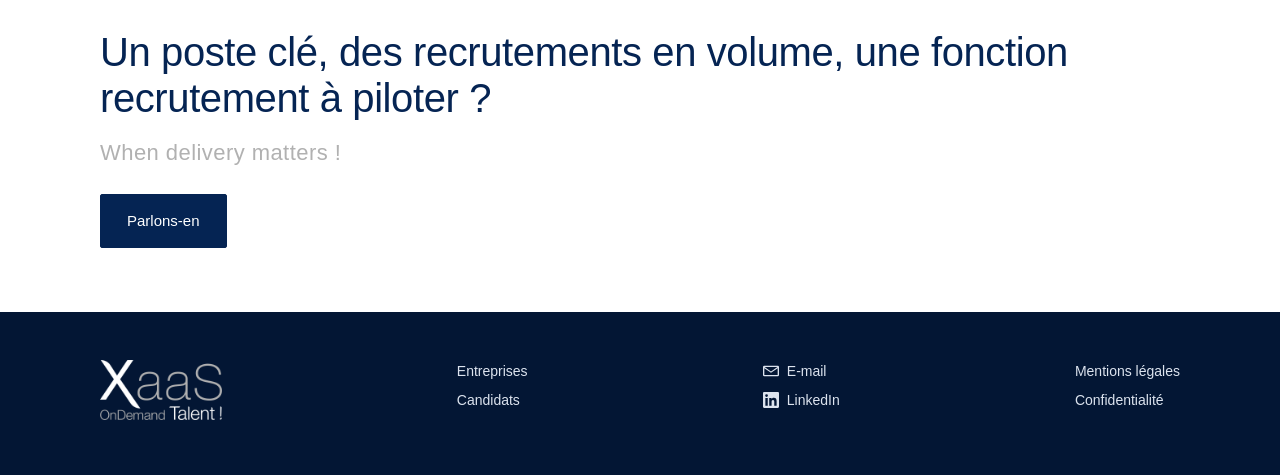
==== commit f62355b8: "Accueil enrichi : Méthode et parcours candidat visibles dès l'accueil, moins de vide ; aperçu une-pa" ====
--- a/index.html
+++ b/index.html
@@ -8,9 +8,9 @@
 <link rel="icon" href="favicon.svg" type="image/svg+xml">
 <link rel="icon" href="favicon.ico" sizes="any">
 <link rel="apple-touch-icon" href="apple-touch-icon.png">
-<link rel="stylesheet" href="css/style.css?v=26">
+<link rel="stylesheet" href="css/style.css?v=30">
 </head>
-<body>
+<body class="home">
 
 <header class="top">
   <div class="wrap">
@@ -64,6 +64,54 @@
     </div>
   </section>
 
+  <section class="section" id="methode">
+    <div class="wrap">
+      <p class="eyebrow">Méthode</p>
+      <h2 class="formule"><img class="x-logo" src="img/x-logo.png" alt="X" width="133" height="160"> = Ciblage × Sourcing<sup>2</sup> ÷ Sélection</h2>
+      <p class="lead lead-large">Chaque mission s'appuie sur une méthodologie éprouvée, des livrables, un planning et un budget fixe au forfait ou au temps passé défini en début de mission.</p>
+      <div class="methode">
+        <div class="m-phase ciblage">Ciblage</div>
+        <div class="m-phase sourcing">Sourcing</div>
+        <div class="m-phase recrutement">Recrutement</div>
+        <div class="m-col ciblage">
+          <p class="m-tag">Ciblage</p>
+          <h3>Ciblage</h3>
+          <ul><li>Brief</li><li>Entretiens clés</li><li>Fiche de poste</li><li>Terrain de chasse</li></ul>
+          <p class="m-liv"><span>Livrable</span>Fiche de poste</p>
+          <p class="m-plan"><span>Planning</span>T0</p>
+        </div>
+        <div class="m-col sourcing">
+          <p class="m-tag">Sourcing</p>
+          <h3>Identification</h3>
+          <ul><li>Approche directe</li><li>LinkedIn RPS</li><li>Annonce</li><li>Reporting</li></ul>
+          <p class="m-liv"><span>Livrable</span>Pipeline</p>
+          <p class="m-plan"><span>Planning</span>T0 à recrutement</p>
+        </div>
+        <div class="m-col sourcing">
+          <p class="m-tag">Sourcing</p>
+          <h3>Qualification</h3>
+          <ul><li>Call de qualification</li><li>Positionnement du poste</li><li>Trajectoire professionnelle</li><li>Intérêt mutuel</li></ul>
+          <p class="m-liv"><span>Livrable</span>CV qualifiés</p>
+          <p class="m-plan"><span>Planning</span>&gt; T0 + 2 semaines</p>
+        </div>
+        <div class="m-col recrutement">
+          <p class="m-tag">Recrutement</p>
+          <h3>Sélection</h3>
+          <ul><li>Entretien</li><li>Formation</li><li>Réalisations</li><li>Compétences clés</li><li>Rémunération, concurrence</li></ul>
+          <p class="m-liv"><span>Livrable</span>Candidats</p>
+          <p class="m-plan"><span>Planning</span>&gt; T0 + 3 semaines</p>
+        </div>
+        <div class="m-col recrutement">
+          <p class="m-tag">Recrutement</p>
+          <h3>Coaching</h3>
+          <ul><li>Coordination</li><li>Décision finale</li><li>Suivi d'intégration</li><li>Garantie de remplacement</li></ul>
+          <p class="m-liv"><span>Livrable</span>Recrutement</p>
+          <p class="m-plan"><span>Planning</span>Selon profil</p>
+        </div>
+      </div>
+    </div>
+  </section>
+
   <section class="section dark">
     <div class="wrap">
       <p class="eyebrow">Références</p>
@@ -81,20 +129,18 @@
     </div>
   </section>
 
-  <section class="section alt">
+  <section class="section alt" id="candidats">
     <div class="wrap">
-      <div class="doors">
-        <a class="door" href="entreprises.html">
-          <span class="k">Entreprises</span>
-          <h3>Vous avez un recrutement critique ou un pic d'embauches ?</h3>
-          <span class="go">Voir les offres →</span>
-        </a>
-        <a class="door" href="candidats.html">
-          <span class="k">Candidats</span>
-          <h3>Vous êtes un talent IT ou digital en veille ?</h3>
-          <span class="go">Rejoindre le vivier →</span>
-        </a>
+      <p class="eyebrow">Candidats</p>
+      <h2 class="h-cand">Votre prochain poste IT &amp; digital<br><span>n'est <span class="rature">peut-être<svg viewBox="0 0 100 40" preserveAspectRatio="none" aria-hidden="true"><path d="M1 24 Q 50 20.5, 99 15.5"/></svg></span> pas encore publié.</span></h2>
+      <p class="lead">Les postes sur lesquels je suis mandaté sont confidentiels. Rejoindre le vivier, c'est être contacté au bon moment, pour le bon poste.</p>
+      <div class="steps">
+        <div class="step"><h3>Premier contact</h3><p>Vous avez reçu un message d'approche directe de ma part et vous êtes à un clic de votre prochain poste.</p></div>
+        <div class="step"><h3>Opportunité alignée</h3><p>Je vous présente un poste ciblé, le contexte réel de l'entreprise pour valider votre intérêt et poursuivre.</p></div>
+        <div class="step"><h3>Votre parcours candidat</h3><p>Je coordonne votre processus de recrutement (entretiens, assessment, négociations) avec débrief systématique.</p></div>
+        <div class="step"><h3>Prise de poste</h3><p>Accompagnement personnalisé jusqu'à l'arrivée et pendant les premiers mois de votre intégration.</p></div>
       </div>
+      <div class="actions"><a class="btn" href="#" data-m="christophe" data-s="Candidature spontanée">Envoyer mon CV</a><a class="btn ghost" href="candidats.html">Espace candidats →</a></div>
     </div>
   </section>
 
--- a/css/style.css
+++ b/css/style.css
@@ -220,3 +220,65 @@
 .foot-cta{display:flex;flex-direction:column;align-items:flex-start;gap:6px}
 .foot .foot-cta .btn{background:var(--white);color:var(--navy);border-color:var(--white);text-decoration:none}
 .foot .foot-cta .btn:hover{background:#DCE3EE;text-decoration:none}
+
+/* Mobile allégé (26/11) : moins de hauteur, pas de répétitions */
+@media (max-width:760px){
+  .section{padding:44px 0}
+  .hero{padding:44px 0 40px}
+  h1{font-size:34px}
+  h2{font-size:26px}
+  .lead{font-size:17px;margin-top:14px}
+  .eyebrow.tagline{font-size:19px;margin-bottom:12px}
+  .rule{display:none}
+  .actions{margin-top:24px}
+  /* Accueil : cartes offres sans les puces (le détail est sur Entreprises) */
+  .grid3{margin-top:24px;gap:0}
+  .card{padding:20px 0;gap:6px;border-top:1px solid #D5DAE2}
+  .card:first-child{border-top:2px solid var(--navy)}
+  .card h3{font-size:20px}
+  .card ul{display:none}
+  .refs{margin-top:28px;gap:20px}
+  .door{padding:24px 22px;gap:8px}
+  .door h3{font-size:22px}
+  /* Entreprises : offres plus serrées */
+  .offer{padding:32px 0;gap:12px}
+  .offer h4{font-size:12px;margin:0 0 4px}
+  .offer ul{margin:0 0 16px;font-size:15px}
+  .offer li{margin:3px 0}
+  /* Méthode : une ligne par étape */
+  .formule{font-size:28px;margin-bottom:12px}
+  .methode{gap:0;margin-top:24px}
+  .m-col{display:block;padding:16px 0;border-top:1px solid #D5DAE2}
+  .m-col h3{padding:6px 0 2px;font-size:19px}
+  .m-col ul{flex-direction:row;flex-wrap:wrap;gap:0;background:none;padding:0 0 6px;font-size:15px;color:var(--muted)}
+  .m-col li:not(:last-child)::after{content:" · ";white-space:pre}
+  .m-col p{display:inline-block;padding-top:0;margin-right:22px;font-size:14px}
+  .m-col p span{display:inline;margin-right:6px}
+  .steps{margin-top:28px;gap:24px}
+}
+
+/* Version une page (aperçu) : moins de vide sur ordinateur */
+.one .hero{padding:80px 0 64px}
+.one .section{padding:64px 0}
+.one #offres .offer:first-of-type{margin-top:24px}
+.one .h-cand{font-size:clamp(30px,4.4vw,52px)}
+.one .h-cand>span{color:var(--gray)}
+.one #candidats .steps .step p{color:var(--muted)}
+.one .rgpd{margin-top:24px;font-size:14px;color:var(--muted)}
+.one .offer{padding:48px 0}
+.one [id]{scroll-margin-top:80px}
+@media (max-width:760px){
+  .one .hero{padding:44px 0 40px}
+  .one .section{padding:44px 0}
+  .one .offer{padding:32px 0}
+  .one [id]{scroll-margin-top:64px}
+}
+@media (min-width:961px){.steps{grid-template-columns:repeat(4,1fr)}}
+/* Accueil enrichi : moins de vide sur ordinateur */
+.home .hero{padding:80px 0 64px}
+.home .section{padding:64px 0}
+.home .h-cand{font-size:clamp(30px,4.4vw,52px)}
+.home .h-cand>span{color:var(--gray)}
+.home #candidats .step p{color:var(--muted)}
+.home #methode .actions{margin-top:32px}
+@media (max-width:760px){.home .hero{padding:44px 0 40px}.home .section{padding:44px 0}}
